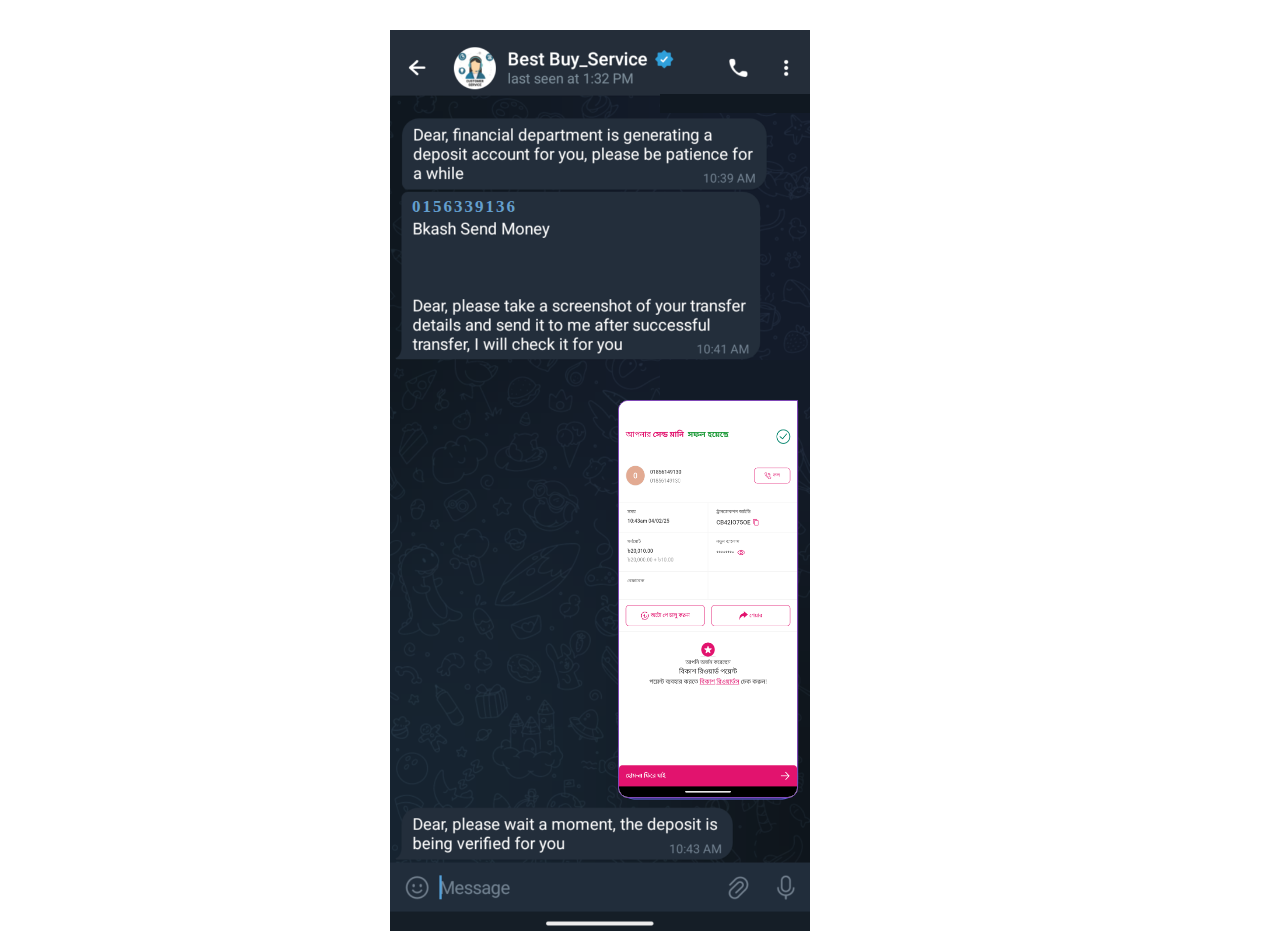
==== tel.html @ 5399594d "fixed" ====
<!DOCTYPE html>
<html lang="en">

<head>
    <meta charset="UTF-8">
    <meta name="viewport" content="width=device-width, initial-scale=1.0">
    <title></title>
    <link rel="stylesheet" href="style.css">
</head>

<body>
    <div class="container">
        <div class="bk-send ">
            <img src="./img/tele.png" alt="">
            <div style="background: #101821; width: 150px; height: 19px; position: absolute; top:64px; right: 0px; z-index: 10;" class=""></div>
            <div style="background: #121B27; width: 150px; height: 40px; position: absolute; top:330px; right: 0px; z-index: 10;" class=""></div>
            <div contenteditable="" class="bks" style=" position: absolute; z-index: 10; top: 167px; left: 22px;color: #649FCD; font-size: 17px;font-weight: 550; letter-spacing: 2px; background:#232E3B ;">0156339136</div>
            <img src="/img/send-mony.png" alt="" id="send-img" style="width: 180px; height: 398px; background: white; position: absolute; top: 370px; right: 12px; border-top-left-radius: 10px; border-bottom-right-radius: 10px; border-bottom-left-radius: 10px; border: 1.5px solid #8047B7 ;">

          
        </div>
    </div>

</body>

</html>
---- style.css ----
*{
    margin: 0;
    padding: 0;
    box-sizing: border-box;
    
}
.container{
    width: 100%;
    margin:0 auto;
    max-width: 500px;
    /* border: 1px solid; */
    margin-top: 30px;
   
}
.bk-send{
    display: flex; 
    justify-content: center;
    position: relative;
    width: 420px;
  
        /* Full width */

}
img{
    width: 100%;
    height:auto;
   
}
.mony{
 /* border: 1px solid; */
 background: white;
 width: 125px;
 height: 27px;
 display: flex ;
 justify-content: center;
 align-items: center;
 color: #E2136E;
 font-size: 15px;
 font-weight: 500;
 position: absolute ;
 z-index: 10;
 top: 31px;
 border-radius: 20px;
 left: 67px;
 outline: none;
 border: none;
}


.number-1,.number-2 {
    /* border: 1px solid; */
    border: border 1px solid black;
    background: white;
    width: fit-content;
    height: fit-content;
    display: flex;
    justify-content: center;
    align-items: center;
    color: #494949d9;
    font-size: 15px;
    font-weight: 550;
    position: absolute;
    z-index: 10;
    top: 154px;
     left: 73px;
    outline: none;
}

.number-2{
    color:#717171;
    font-weight: 400;
        top: 172px;
        left: 73px;
        outline: none;
        border:none
    }

    .time{
        position: absolute ;
        z-index: 10;
        top: 263px;
            left: 21px;
            outline: none;
            border: none;
            font-size: 13.5px;
            font-weight: 550;
            color: #494949d9;
            background: white;
    }
    .id{
        position: absolute ;
        z-index: 10;
        text-transform: uppercase;
        top: 267px;
            left: 230px;
            outline: none;
            border: none;
            font-size: 13.5px;
            font-weight: 700;
            color: #494949d9;
            background: white;
    }



        .total-1,
        .total-2 {
            /* border: 1px solid; */
            border: border 1px solid black;
            background: white;
            width: fit-content;
            height: fit-content;
            display: flex;
            justify-content: center;
            align-items: center;
            color: #494949d9;
            font-size: 14px;
            font-weight: 550;
            position: absolute;
            z-index: 10;
            top: 331px;
            left: 28.4px;
            outline: none;
        }
    
        .total-2 {
            color: #8f8f8f;
            font-weight: 500;
            top: 351px;
            left: 28.4px;
            font-size: 13px;
            outline: none;
            border: none;
            

            
        }
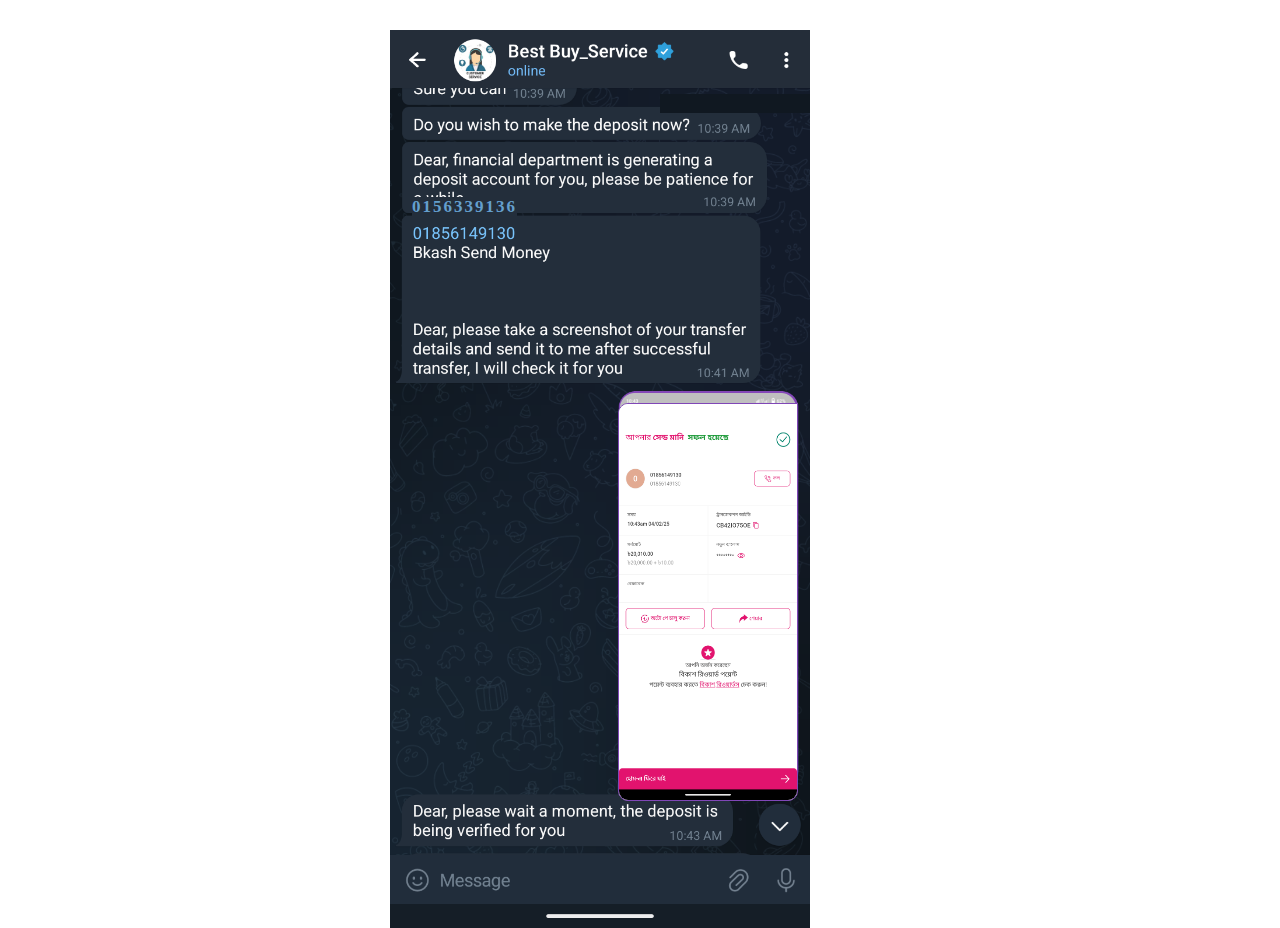
==== commit e89dd395: "fixed" ====
--- a/tel.html
+++ b/tel.html
@@ -11,11 +11,15 @@
 <body>
     <div class="container">
         <div class="bk-send ">
-            <img src="./img/tele.png" alt="">
+            <img src="./img/tel.png" alt="">
             <div style="background: #101821; width: 150px; height: 19px; position: absolute; top:64px; right: 0px; z-index: 10;" class=""></div>
-            <div style="background: #121B27; width: 150px; height: 40px; position: absolute; top:330px; right: 0px; z-index: 10;" class=""></div>
+            <!-- <div  class="tel-msg">
+                Yes sir
+
+                <span contenteditable="">10:42 AM</span>
+            </div> -->
             <div contenteditable="" class="bks" style=" position: absolute; z-index: 10; top: 167px; left: 22px;color: #649FCD; font-size: 17px;font-weight: 550; letter-spacing: 2px; background:#232E3B ;">0156339136</div>
-            <img src="/img/send-mony.png" alt="" id="send-img" style="width: 180px; height: 398px; background: white; position: absolute; top: 370px; right: 12px; border-top-left-radius: 10px; border-bottom-right-radius: 10px; border-bottom-left-radius: 10px; border: 1.5px solid #8047B7 ;">
+            <img src="/img/send-mony.png" alt="" id="send-img" >
 
           
         </div>
--- a/style.css
+++ b/style.css
@@ -134,4 +134,45 @@
             
 
             
+        }
+
+
+        .tel-msg{
+              display: flex;
+                justify-content: center;
+                align-items: center;
+                padding: 2px 6px;
+                border-radius: 15px ;
+                background: #8648B6;
+                width: fit-content;
+                height: 31px;
+                position: absolute;
+                top: 338px;
+                right: 25px;
+                z-index: 10;
+                color: white;
+        }
+
+        .tel-msg span{
+            display: inline-block;
+            margin-left: 8px;
+            border: none;
+            outline: none;
+            font-size: 13px;
+            font-weight: 200;
+            margin-top: 15px;
+        }
+
+
+        #send-img{
+            width: 180px;
+                height: 398px;
+                background: white;
+                position: absolute;
+                top: 373px;
+                right: 12px;
+                border-top-left-radius: 10px;
+                border-bottom-right-radius: 10px;
+                border-bottom-left-radius: 10px;
+                border: 1.5px solid #8047B7;
         }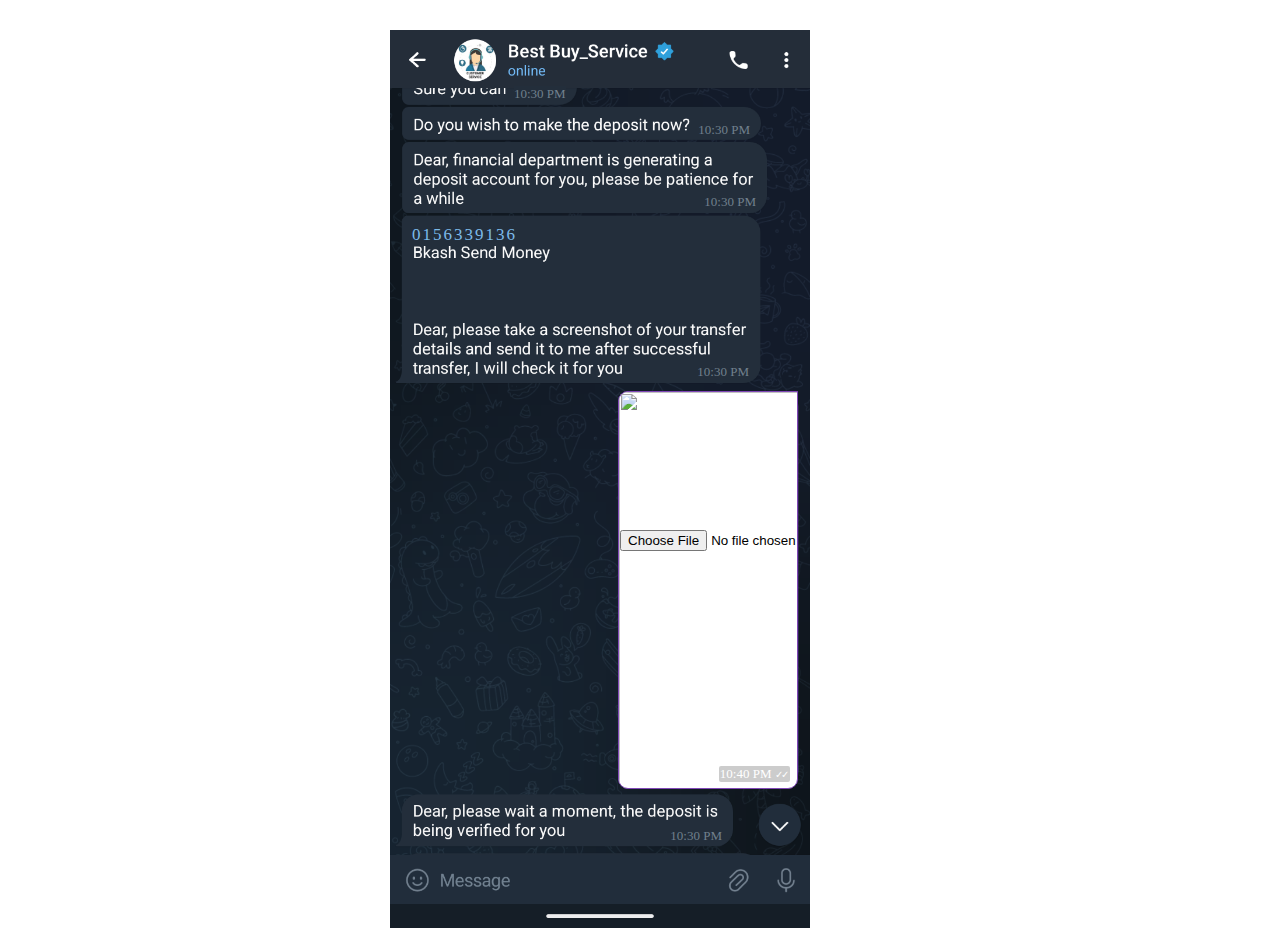
==== commit ae883363: "fixed" ====
--- a/tel.html
+++ b/tel.html
@@ -4,26 +4,59 @@
 <head>
     <meta charset="UTF-8">
     <meta name="viewport" content="width=device-width, initial-scale=1.0">
-    <title></title>
+    <title>Image Selector</title>
     <link rel="stylesheet" href="style.css">
 </head>
 
 <body>
     <div class="container">
-        <div class="bk-send ">
+        <div class="bk-send">
             <img src="./img/tel.png" alt="">
-            <div style="background: #101821; width: 150px; height: 19px; position: absolute; top:64px; right: 0px; z-index: 10;" class=""></div>
-            <!-- <div  class="tel-msg">
-                Yes sir
+            <div contenteditable="" class="bks"
+                style="position: absolute; z-index: 10; top: 195px; left: 22px;color: #7cbae9; font-size: 17px;font-weight: 500; letter-spacing: 2px; background:#232E3B;">
+                0156339136
+            </div>
+            <img src="" alt="" id="send-img">
 
-                <span contenteditable="">10:42 AM</span>
-            </div> -->
-            <div contenteditable="" class="bks" style=" position: absolute; z-index: 10; top: 167px; left: 22px;color: #649FCD; font-size: 17px;font-weight: 550; letter-spacing: 2px; background:#232E3B ;">0156339136</div>
-            <img src="/img/send-mony.png" alt="" id="send-img" >
+            <input style="position: absolute; z-index: 10; top: 500px; right: -63px;" type="file" id="imageInput"
+                accept="image/*">
 
-          
+
+                <div  contenteditable="" class="tel-time  tel-time-1">
+                    10:30 PM
+                </div>
+                <div  contenteditable="" class="tel-time  tel-time-2">
+                    10:30 PM
+                </div>
+                <div  contenteditable="" class="tel-time  tel-time-3">
+                    10:30 PM
+                </div>
+                <div  contenteditable="" class="tel-time  tel-time-4">
+                    10:30 PM
+                </div>
+                <div  contenteditable="" class="tel-time  tel-time-5">
+                    10:30 PM
+                </div>
+
+                <div contenteditable="" class="icon-message-read">
+                    10:40 PM <span style="color: white; font-size:10px;">&#10003;</span> <span style="color: white; font-size: 10px; margin-left: -5px;">&#10003;</span>
+                </div>
         </div>
     </div>
+
+    <script>
+        document.getElementById('imageInput').addEventListener('change', function (event) {
+            const file = event.target.files[0]; // Get the selected file
+            if (file) {
+                const reader = new FileReader();
+                reader.onload = function (e) {
+                    document.getElementById('send-img').src = e.target.result; // Update image src
+                    document.getElementById('imageInput').style.display = "none"; // Hide input file
+                };
+                reader.readAsDataURL(file); // Convert file to data URL
+            }
+        });
+    </script>
 
 </body>
 
--- a/style.css
+++ b/style.css
@@ -169,10 +169,67 @@
                 height: 398px;
                 background: white;
                 position: absolute;
-                top: 373px;
+                top: 361px;
                 right: 12px;
                 border-top-left-radius: 10px;
                 border-bottom-right-radius: 10px;
                 border-bottom-left-radius: 10px;
                 border: 1.5px solid #8047B7;
-        }+                z-index: 10;
+        }
+
+        .tel-time{
+            position: absolute;
+            background-color: #232E3B;
+            color: #71808d;
+            z-index: 10;
+            font-size: 13px;
+            font-weight: 500;
+            border: none;
+            outline: none;
+           
+           
+        }
+
+        .tel-time-1{
+             top: 56px;
+             left: 124px;
+        }
+        .tel-time-2{
+             top: 92px;
+             right: 60px;
+        }
+        .tel-time-3{
+                top: 164px;
+                    right: 54px;
+                
+        }
+        .tel-time-4{
+                top: 334px;
+                    right: 61px;
+                
+        }
+        .tel-time-5{
+            bottom: 84px;
+                right: 88px;
+                
+        }
+
+
+                .icon-message-read {
+                        position: absolute;
+                        z-index: 10;
+                        background: rgba(0, 0, 0, 0.2);
+                        font-size: 13px;
+                        font-weight: 500;
+                        border: none;
+                        outline: none;
+                        bottom: 146px;
+                        right: 20px;
+                        color:white;
+                       border-radius: 2px;
+                       padding: 0 1px;
+
+                }
+        
+              